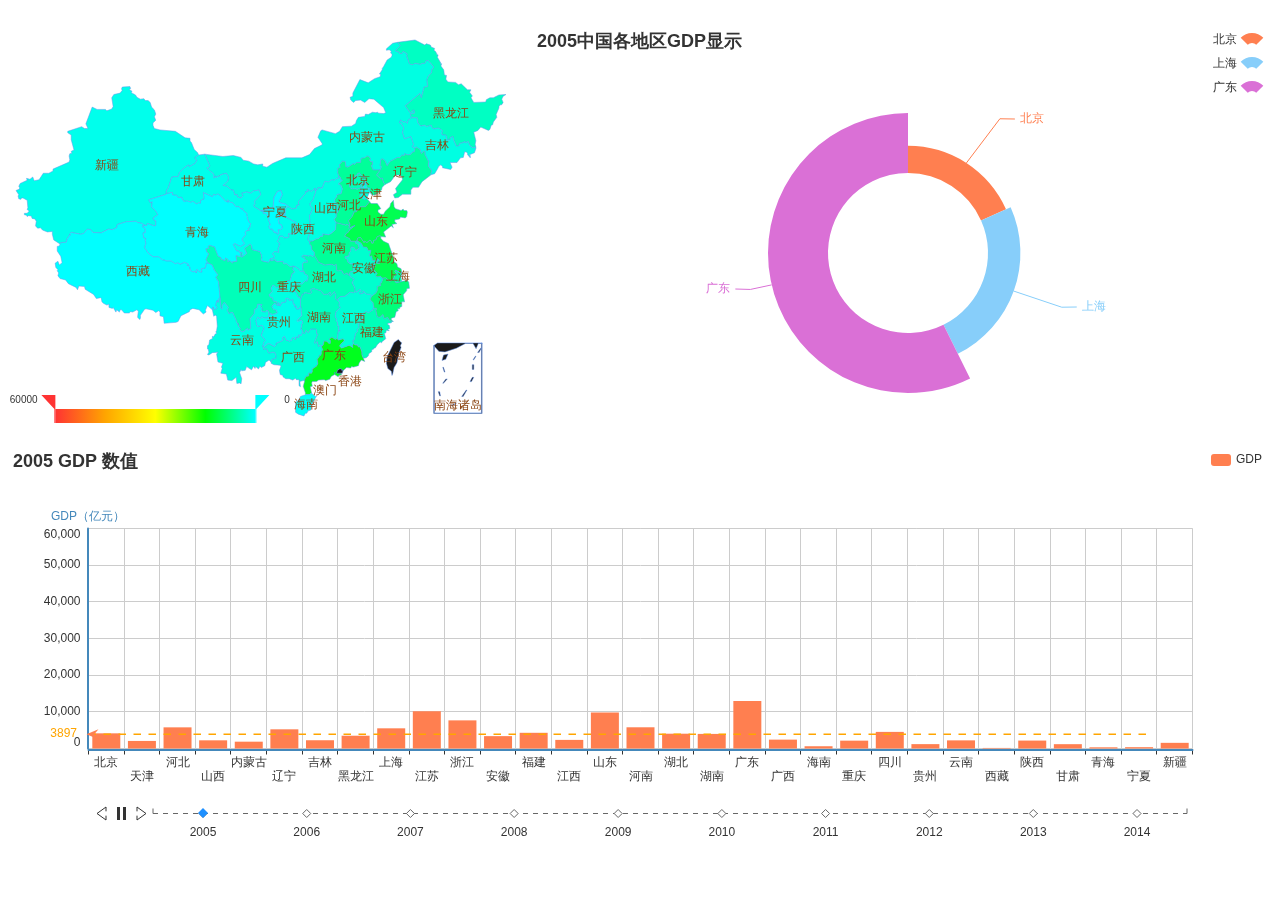
==== index.html @ c761191e "first try" ====
<!DOCTYPE html>
<head>
    <meta charset="utf-8">
    <title>中国省市GDP发展</title>
</head>
<body>
    <!-- 为ECharts准备一个具备大小（宽高）的Dom -->
    <div id="main1" style="height:20px"></div>
    <div id="chart0" style="height:400px"></div>
    <div id="lip" style="height:20px"></div>
    <div id="chart1" style="height:400px"></div>
    
    <!-- ECharts单文件引入 -->
    <script src="js/echarts.js"></script>
    <script src="js/dump.js"></script>
    <script src="js/d3.js"></script>
    <script type="text/javascript">
        var str;
        d3.json("data/GDP1.json",function(error,root){
            if(error) return console.error(error);
            dataGDP = root;
        });
    </script>
    
    <script type="text/javascript">
        // 路径配置
        require.config({
            paths: {
                echarts: "js"
            }
        });
        
        // 使用
        require(
            [
                'echarts',
                'echarts/chart/bar', // 使用柱状图就加载bar模块，按需加载
                'echarts/chart/map',
                'echarts/chart/pie'
            ],
            function (ec) {
                // 基于准备好的dom，初始化echarts图表
                var myChart = ec.init(document.getElementById('chart0'));
                option = {
                    //backgroundColor: '#1b1b1b',
                    color: [
                        '#ff7f50', '#87cefa', '#da70d6', '#32cd32', '#6495ed',
                        '#ff69b4', '#ba55d3', '#cd5c5c', '#ffa500', '#40e0d0',
                        '#1e90ff', '#ff6347', '#7b68ee', '#00fa9a', '#ffd700',
                        '#6b8e23', '#ff00ff', '#3cb371', '#b8860b', '#30e0e0'
                    ],
                    title : {
                        text: '2005中国各地区GDP显示',
                        x:'center',
                    },
                    tooltip : {
                        trigger: 'item',
                        formatter: '{b}:GDP={c}亿元'
                    },
                    legend: {
                        orient: 'vertical',
                        x:'right',
                        data:['北京','上海','广东'],
                        selectedMode: 'multiple',

                    },
                    toolbox: {
                        show : false,
                        orient : 'vertical',
                        x: 'right',
                        y: 'center',
                        feature : {
                            mark : {show: false},
                            dataView : {show: true, readOnly: true},
                            restore : {show: true},
                            saveAsImage : {show: true}
                        }
                    },
                    dataRange: {
                        min : 0,
                        max : 60000,
                        orient: 'horizontal',
                        calculable : true,
                        color: ['#ff3333', 'orange', 'yellow','lime','aqua'],
                    },
                    series : [
                        {
                            name: '全国地区数据',
                            type: 'map',
                            mapType: 'china',
                            //center: [0, 225],
                            mapLocation:{x:"left",y:'center'},
                            selectedMode : 'multiple',
                            itemStyle:{
                                normal:{
                                    label:{show:true},
                                    borderColor:'rgba(100,149,237,1)',
                                    borderWidth:0.5,
                                    areaStyle:{
                                        color: '#1b1b1b'
                                    }
                                }
                            },
                            data:dataGDP[2005],
                        },
                        {
                            name:'全国GDP对比',
                            type:'pie',
                            tooltip: {
                                trigger: 'item',
                                formatter: "{a} <br/>{b} : {c} ({d}%)"
                            },
                            center: [900, 225],
                            roseType:"radius",
                            radius: ['40%', '70%'],
                            legendHoverLink:true,
                            itemStyle : {
                                normal : {
                                    label : {
                                        show : true
                                    },
                                    labelLine : {
                                        show : true
                                    }
                                },
                                emphasis : {
                                    label : {
                                        show : true,
                                        position : 'center',
                                        textStyle : {
                                            fontSize : '30',
                                            fontWeight : 'bold'
                                        }
                                    }
                                }
                            },
                            data:[]
                        }
                    ],
                    animation: true
                };
                // 为echarts对象加载数据
                myChart.setOption(option);
                var ecConfig = require('echarts/config');
                myChart.on(ecConfig.EVENT.MAP_SELECTED, function (param) {
                    //dump(param.selected);
                    var selected = param.selected;
                    var mapSeries = option.series[0];
                    var data = [];
                    var legendData = [];
                    var name;

                    for (var p = 0, len = mapSeries.data.length; p < len; p++) {
                        name = mapSeries.data[p].name;
                        if (selected[name]) {
                            data.push({
                                name: name,
                                value: mapSeries.data[p].value
                            });
                            legendData.push(name);
                        }
                    }
                    option.legend.data = legendData;
                    option.series[1].data = data;
                    myChart.setOption(option, true);
                });

//=================================================
                var myChart1 = ec.init(document.getElementById('chart1'));
                option2 = {
                    timeline:{
                        data:[
                            '2005-01-01','2006-01-01','2007-01-01','2008-01-01','2009-01-01',
                            '2010-01-01','2011-01-01','2012-01-01','2013-01-01','2014-01-01'
                        ],
                        label : {
                            formatter : function(s) {
                                return s.slice(0, 4);
                            }
                        },
                        autoPlay : true,
                        playInterval : 1000
                    },
                    options:[
                        {
                            title : {
                                'text':'2005 GDP 数值',
                                x:'left',
                                textStyle : {
                                }
                            },
                            tooltip : {'trigger':'axis'},
                            legend : {
                                x:'right',
                                'data':['GDP'],
                            },
                            toolbox : {
                                'show':false,
                                orient : 'vertical',
                                x: 'right',
                                y: 'center',
                                'feature':{
                                    'mark':{'show':true},
                                }
                            },
                            calculable : true,
                            grid : {'y':80,'y2':100},
                            xAxis : [{
                                'type':'category',
                                'axisLabel':{'interval':0},
                                'data':[
                                    '北京','\n天津','河北','\n山西','内蒙古','\n辽宁','吉林','\n黑龙江',
                                    '上海','\n江苏','浙江','\n安徽','福建','\n江西','山东','\n河南',
                                    '湖北','\n湖南','广东','\n广西','海南','\n重庆','四川','\n贵州',
                                    '云南','\n西藏','陕西','\n甘肃','青海','\n宁夏','新疆'
                                ]
                            }],
                            yAxis : [
                                {
                                    'type':'value',
                                    'name':'GDP（亿元）',
                                    'max':60000
                                },
                            ],
                            series : [
                                {
                                    'name':'GDP',
                                    'type':'bar',
                                    'markLine':{
                                        symbol : ['arrow','none'],
                                        symbolSize : [4, 2],
                                        itemStyle : {
                                            normal: {
                                                lineStyle: {color:'orange'},
                                                barBorderColor:'orange',
                                                label:{
                                                    position:'left',
                                                    formatter:function(a,b,c){return Math.round(c)},
                                                    textStyle:{color:'orange'}
                                                }
                                            }
                                        },
                                        'data':[{'type':'average','name':'平均值'}]
                                    },
                                    'data': dataGDP['2005']
                                },
                            ]
                        },
                        {
                            title : {'text':'2006 GDP 数值'},
                            series : [
                                {'data': dataGDP['2006']},
                            ]
                        },
                        {
                            title : {'text':'2007 GDP 数值'},
                            series : [
                                {'data': dataGDP['2007']},
                            ]
                        },
                        {
                            title : {'text':'2008 GDP 数值'},
                            series : [
                                {'data': dataGDP['2008']},
                            ]
                        },
                        {
                            title : {'text':'2009 GDP 数值'},
                            series : [
                                {'data': dataGDP['2009']},
                            ]
                        },
                        {
                            title : {'text':'2010 GDP 数值'},
                            series : [
                                {'data': dataGDP['2010']},
                            ]
                        },
                        {
                            title : {'text':'2011 GDP 数值'},
                            series : [
                                {'data': dataGDP['2011']},
                            ]
                        },
                        {
                            title : {'text':'2012 GDP 数值'},
                            series : [
                                {'data': dataGDP['2012']},
                            ]
                        },
                        {
                            title : {'text':'2013 GDP 数值'},
                            series : [
                                {'data': dataGDP['2013']},
                            ]
                        },
                        {
                            title : {'text':'2014 GDP 数值'},
                            series : [
                                {'data': dataGDP['2014']},
                            ]
                        }
                    ]
                };
                myChart1.setOption(option2);
                //dump(dataGDP);
                myChart1.on(ecConfig.EVENT.TIMELINE_CHANGED, function (param) {
                    ////dump(param.currentIndex+2005);
                    var this_year = param.currentIndex+2005;  
                    var selected = option.legend.data;
                    var data = [];
                    for (var p = 0, len = selected.length; p < len; p++) {
                        var name = selected[p];
                        for (var i = 0;i<dataGDP[this_year].length;i++){
                            if (dataGDP[this_year][i].name == name){
                                
                                data.push({
                                    name: name,
                                    value: dataGDP[this_year][i].value
                                });
                            }
                        }
                        ////dump(data);
                    }
                    
                    option.title.text = this_year+"中国各地区GDP显示";
                    option.series[0].data = dataGDP[this_year];
                    option.series[1].data = data;
                    myChart.setOption(option, true);
                    myChart.setOption(option,true);
                });
            }
        );
    </script>
</body>
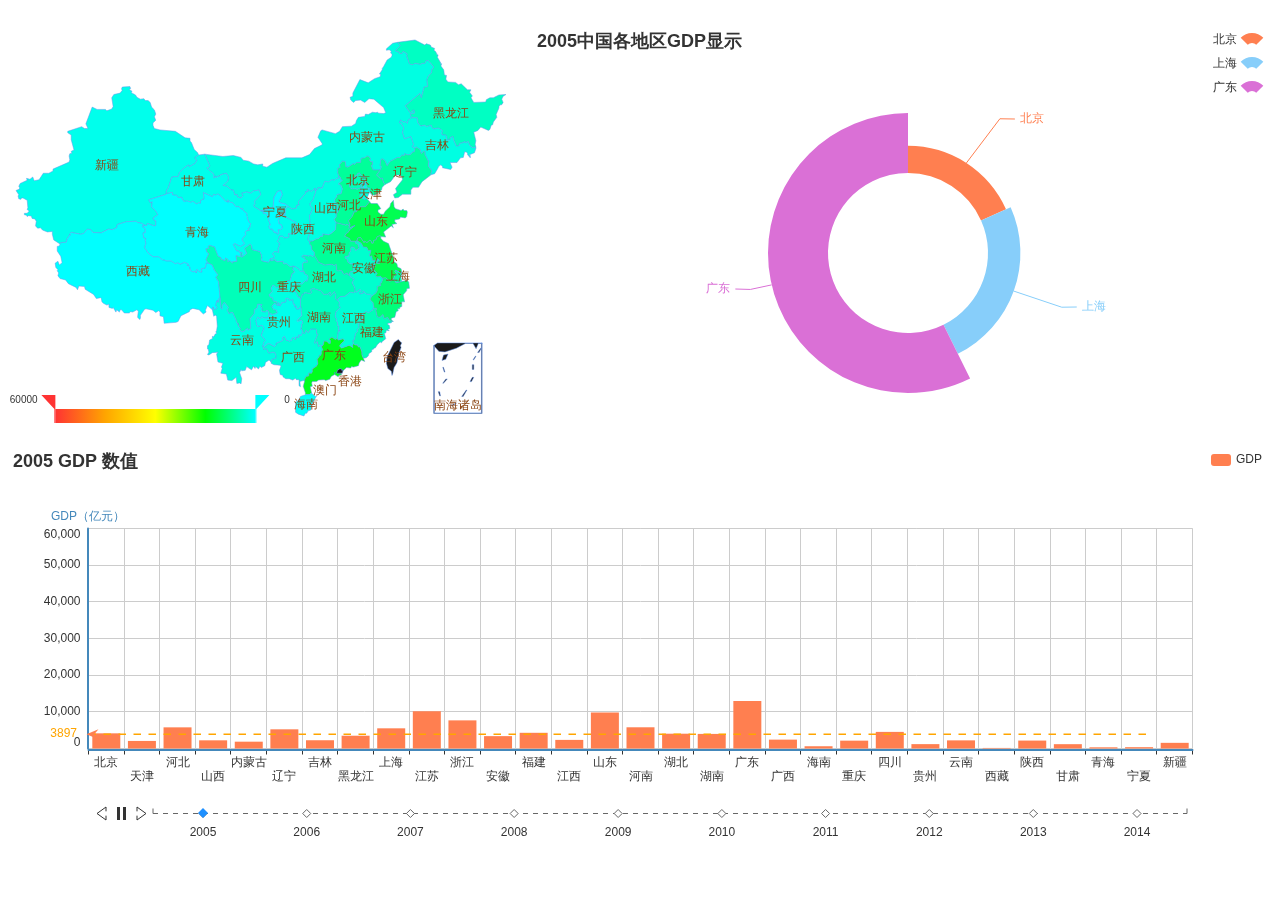
==== commit eb57ceba: "check for dns" ====
--- a/index.html
+++ b/index.html
@@ -1,7 +1,7 @@
 <!DOCTYPE html>
 <head>
     <meta charset="utf-8">
-    <title>中国省市GDP发展</title>
+    <title>mumu</title>
 </head>
 <body>
     <!-- 为ECharts准备一个具备大小（宽高）的Dom -->
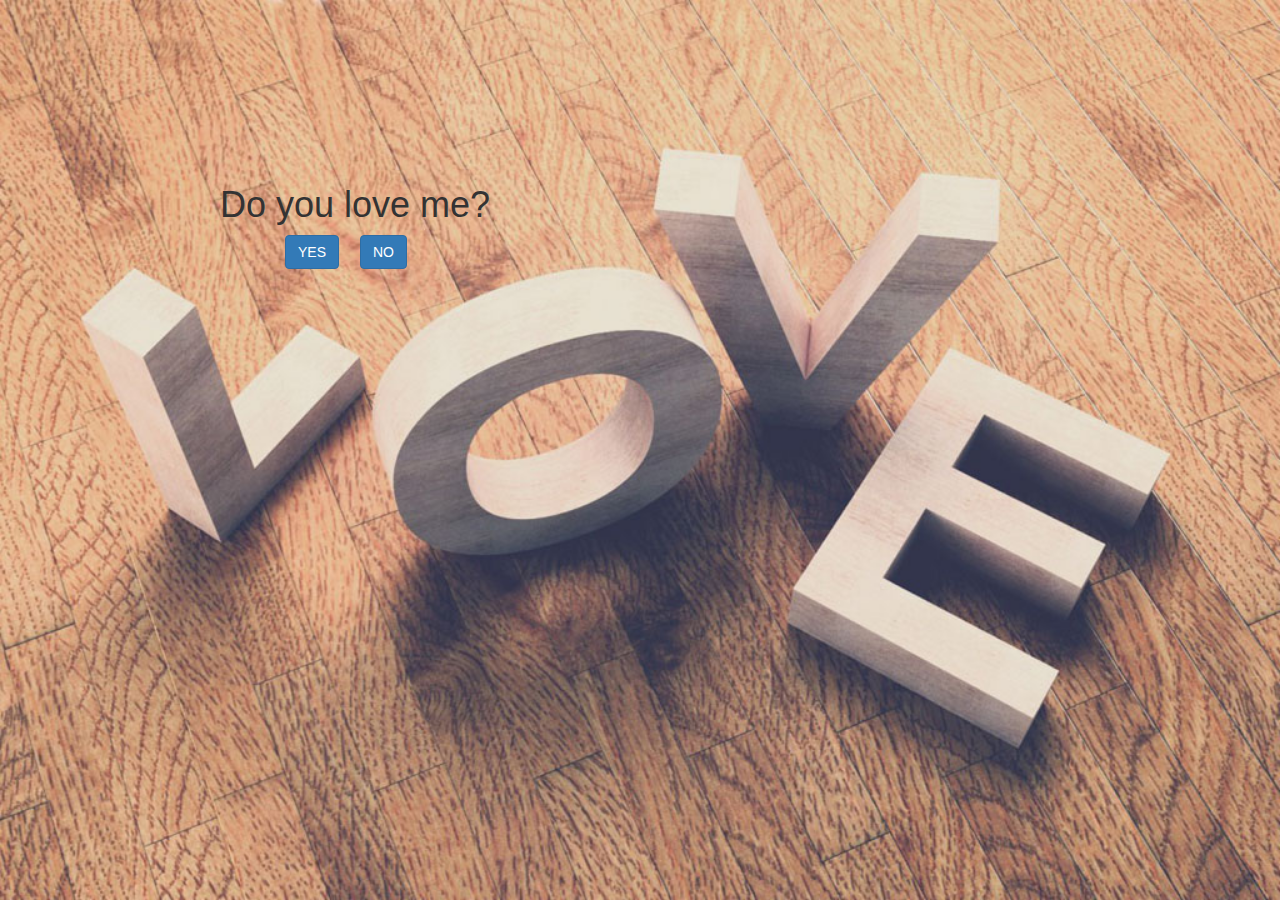
==== commit 4bb3f8c0: "最初设想" ====
--- a/index.html
+++ b/index.html
@@ -1,335 +1,89 @@
-<!DOCTYPE html>
-<head>
-    <meta charset="utf-8">
-    <title>mumu</title>
-</head>
-<body>
-    <!-- 为ECharts准备一个具备大小（宽高）的Dom -->
-    <div id="main1" style="height:20px"></div>
-    <div id="chart0" style="height:400px"></div>
-    <div id="lip" style="height:20px"></div>
-    <div id="chart1" style="height:400px"></div>
-    
-    <!-- ECharts单文件引入 -->
-    <script src="js/echarts.js"></script>
-    <script src="js/dump.js"></script>
-    <script src="js/d3.js"></script>
-    <script type="text/javascript">
-        var str;
-        d3.json("data/GDP1.json",function(error,root){
-            if(error) return console.error(error);
-            dataGDP = root;
-        });
-    </script>
-    
-    <script type="text/javascript">
-        // 路径配置
-        require.config({
-            paths: {
-                echarts: "js"
-            }
-        });
-        
-        // 使用
-        require(
-            [
-                'echarts',
-                'echarts/chart/bar', // 使用柱状图就加载bar模块，按需加载
-                'echarts/chart/map',
-                'echarts/chart/pie'
-            ],
-            function (ec) {
-                // 基于准备好的dom，初始化echarts图表
-                var myChart = ec.init(document.getElementById('chart0'));
-                option = {
-                    //backgroundColor: '#1b1b1b',
-                    color: [
-                        '#ff7f50', '#87cefa', '#da70d6', '#32cd32', '#6495ed',
-                        '#ff69b4', '#ba55d3', '#cd5c5c', '#ffa500', '#40e0d0',
-                        '#1e90ff', '#ff6347', '#7b68ee', '#00fa9a', '#ffd700',
-                        '#6b8e23', '#ff00ff', '#3cb371', '#b8860b', '#30e0e0'
-                    ],
-                    title : {
-                        text: '2005中国各地区GDP显示',
-                        x:'center',
-                    },
-                    tooltip : {
-                        trigger: 'item',
-                        formatter: '{b}:GDP={c}亿元'
-                    },
-                    legend: {
-                        orient: 'vertical',
-                        x:'right',
-                        data:['北京','上海','广东'],
-                        selectedMode: 'multiple',
 
-                    },
-                    toolbox: {
-                        show : false,
-                        orient : 'vertical',
-                        x: 'right',
-                        y: 'center',
-                        feature : {
-                            mark : {show: false},
-                            dataView : {show: true, readOnly: true},
-                            restore : {show: true},
-                            saveAsImage : {show: true}
-                        }
-                    },
-                    dataRange: {
-                        min : 0,
-                        max : 60000,
-                        orient: 'horizontal',
-                        calculable : true,
-                        color: ['#ff3333', 'orange', 'yellow','lime','aqua'],
-                    },
-                    series : [
-                        {
-                            name: '全国地区数据',
-                            type: 'map',
-                            mapType: 'china',
-                            //center: [0, 225],
-                            mapLocation:{x:"left",y:'center'},
-                            selectedMode : 'multiple',
-                            itemStyle:{
-                                normal:{
-                                    label:{show:true},
-                                    borderColor:'rgba(100,149,237,1)',
-                                    borderWidth:0.5,
-                                    areaStyle:{
-                                        color: '#1b1b1b'
-                                    }
-                                }
-                            },
-                            data:dataGDP[2005],
-                        },
-                        {
-                            name:'全国GDP对比',
-                            type:'pie',
-                            tooltip: {
-                                trigger: 'item',
-                                formatter: "{a} <br/>{b} : {c} ({d}%)"
-                            },
-                            center: [900, 225],
-                            roseType:"radius",
-                            radius: ['40%', '70%'],
-                            legendHoverLink:true,
-                            itemStyle : {
-                                normal : {
-                                    label : {
-                                        show : true
-                                    },
-                                    labelLine : {
-                                        show : true
-                                    }
-                                },
-                                emphasis : {
-                                    label : {
-                                        show : true,
-                                        position : 'center',
-                                        textStyle : {
-                                            fontSize : '30',
-                                            fontWeight : 'bold'
-                                        }
-                                    }
-                                }
-                            },
-                            data:[]
-                        }
-                    ],
-                    animation: true
-                };
-                // 为echarts对象加载数据
-                myChart.setOption(option);
-                var ecConfig = require('echarts/config');
-                myChart.on(ecConfig.EVENT.MAP_SELECTED, function (param) {
-                    //dump(param.selected);
-                    var selected = param.selected;
-                    var mapSeries = option.series[0];
-                    var data = [];
-                    var legendData = [];
-                    var name;
 
-                    for (var p = 0, len = mapSeries.data.length; p < len; p++) {
-                        name = mapSeries.data[p].name;
-                        if (selected[name]) {
-                            data.push({
-                                name: name,
-                                value: mapSeries.data[p].value
-                            });
-                            legendData.push(name);
-                        }
-                    }
-                    option.legend.data = legendData;
-                    option.series[1].data = data;
-                    myChart.setOption(option, true);
-                });
+<html>
 
-//=================================================
-                var myChart1 = ec.init(document.getElementById('chart1'));
-                option2 = {
-                    timeline:{
-                        data:[
-                            '2005-01-01','2006-01-01','2007-01-01','2008-01-01','2009-01-01',
-                            '2010-01-01','2011-01-01','2012-01-01','2013-01-01','2014-01-01'
-                        ],
-                        label : {
-                            formatter : function(s) {
-                                return s.slice(0, 4);
-                            }
-                        },
-                        autoPlay : true,
-                        playInterval : 1000
-                    },
-                    options:[
-                        {
-                            title : {
-                                'text':'2005 GDP 数值',
-                                x:'left',
-                                textStyle : {
-                                }
-                            },
-                            tooltip : {'trigger':'axis'},
-                            legend : {
-                                x:'right',
-                                'data':['GDP'],
-                            },
-                            toolbox : {
-                                'show':false,
-                                orient : 'vertical',
-                                x: 'right',
-                                y: 'center',
-                                'feature':{
-                                    'mark':{'show':true},
-                                }
-                            },
-                            calculable : true,
-                            grid : {'y':80,'y2':100},
-                            xAxis : [{
-                                'type':'category',
-                                'axisLabel':{'interval':0},
-                                'data':[
-                                    '北京','\n天津','河北','\n山西','内蒙古','\n辽宁','吉林','\n黑龙江',
-                                    '上海','\n江苏','浙江','\n安徽','福建','\n江西','山东','\n河南',
-                                    '湖北','\n湖南','广东','\n广西','海南','\n重庆','四川','\n贵州',
-                                    '云南','\n西藏','陕西','\n甘肃','青海','\n宁夏','新疆'
-                                ]
-                            }],
-                            yAxis : [
-                                {
-                                    'type':'value',
-                                    'name':'GDP（亿元）',
-                                    'max':60000
-                                },
-                            ],
-                            series : [
-                                {
-                                    'name':'GDP',
-                                    'type':'bar',
-                                    'markLine':{
-                                        symbol : ['arrow','none'],
-                                        symbolSize : [4, 2],
-                                        itemStyle : {
-                                            normal: {
-                                                lineStyle: {color:'orange'},
-                                                barBorderColor:'orange',
-                                                label:{
-                                                    position:'left',
-                                                    formatter:function(a,b,c){return Math.round(c)},
-                                                    textStyle:{color:'orange'}
-                                                }
-                                            }
-                                        },
-                                        'data':[{'type':'average','name':'平均值'}]
-                                    },
-                                    'data': dataGDP['2005']
-                                },
-                            ]
-                        },
-                        {
-                            title : {'text':'2006 GDP 数值'},
-                            series : [
-                                {'data': dataGDP['2006']},
-                            ]
-                        },
-                        {
-                            title : {'text':'2007 GDP 数值'},
-                            series : [
-                                {'data': dataGDP['2007']},
-                            ]
-                        },
-                        {
-                            title : {'text':'2008 GDP 数值'},
-                            series : [
-                                {'data': dataGDP['2008']},
-                            ]
-                        },
-                        {
-                            title : {'text':'2009 GDP 数值'},
-                            series : [
-                                {'data': dataGDP['2009']},
-                            ]
-                        },
-                        {
-                            title : {'text':'2010 GDP 数值'},
-                            series : [
-                                {'data': dataGDP['2010']},
-                            ]
-                        },
-                        {
-                            title : {'text':'2011 GDP 数值'},
-                            series : [
-                                {'data': dataGDP['2011']},
-                            ]
-                        },
-                        {
-                            title : {'text':'2012 GDP 数值'},
-                            series : [
-                                {'data': dataGDP['2012']},
-                            ]
-                        },
-                        {
-                            title : {'text':'2013 GDP 数值'},
-                            series : [
-                                {'data': dataGDP['2013']},
-                            ]
-                        },
-                        {
-                            title : {'text':'2014 GDP 数值'},
-                            series : [
-                                {'data': dataGDP['2014']},
-                            ]
-                        }
-                    ]
-                };
-                myChart1.setOption(option2);
-                //dump(dataGDP);
-                myChart1.on(ecConfig.EVENT.TIMELINE_CHANGED, function (param) {
-                    ////dump(param.currentIndex+2005);
-                    var this_year = param.currentIndex+2005;  
-                    var selected = option.legend.data;
-                    var data = [];
-                    for (var p = 0, len = selected.length; p < len; p++) {
-                        var name = selected[p];
-                        for (var i = 0;i<dataGDP[this_year].length;i++){
-                            if (dataGDP[this_year][i].name == name){
-                                
-                                data.push({
-                                    name: name,
-                                    value: dataGDP[this_year][i].value
-                                });
-                            }
-                        }
-                        ////dump(data);
-                    }
-                    
-                    option.title.text = this_year+"中国各地区GDP显示";
-                    option.series[0].data = dataGDP[this_year];
-                    option.series[1].data = data;
-                    myChart.setOption(option, true);
-                    myChart.setOption(option,true);
-                });
-            }
-        );
-    </script>
-</body>+	<head>
+		<title>You must love me</title>
+		<meta http-equiv="content-type" content="text/html; charset=utf-8" />
+		<meta name="author" content="http://www.javascriptbank.com" />
+		<meta name="distribution" content="Global" />
+		<meta name="copyright" content="JavaScriptBank.com" />
+		<!--bootstrap makes the button & text look pretty-->
+		<link rel="stylesheet" href="https://maxcdn.bootstrapcdn.com/bootstrap/3.3.2/css/bootstrap.min.css">
+
+		<!-- JS for moving around the button and making the pop-up when clicked-->
+		<script type="text/javascript">
+			// have a pop-up window that says "Yes. You are right" when the "YES" button is clicked
+			function agreeWithHer() {
+				document.getElementById("header1").innerHTML = "Yes. You are Right."
+				alert("I love you too!"); 
+				window.location.href = "loveyou/index.html";
+			};
+
+			var runNow = 1;
+			//Math.random will choose a totally random x & y coordinate for the "NO" button if the user hovers over it
+			function runAway() {
+				if(runNow==1) {
+					NoButton.style.top= Math.random() * 300+"px"
+					NoButton.style.left= Math.random() * 300+"px"
+					document.getElementById("header1").innerHTML = "Haha! You must have been joking"
+					runNow=2
+				}
+				else if(runNow==2) {
+					NoButton.style.top= Math.random() * 300+"px"
+					NoButton.style.left= Math.random() * 300+"px"
+					document.getElementById("header1").innerHTML = "Are you serious? How could you not love me?"
+					runNow=3
+				}
+				else if(runNow==3) {
+					NoButton.style.top= Math.random() * 200+"px"
+					NoButton.style.left= Math.random() * 500+"px"
+					document.getElementById("header1").innerHTML = "This is your last chance!"
+					runNow=4
+				}
+			};
+
+			function howDidYouDoThat() {
+				document.getElementById("header1").innerHTML = "You're CRAZY. Come back when you love me";
+			};
+		</script>
+
+		<!--CSS to give us a background image-->
+		<style type="text/css">
+			body {
+				background: url('images/pic_1.jpg');
+				background-size: 100%;
+				background-repeat: no-repeat;
+			}
+
+			h1 {
+				position:absolute; 
+				left:220px; 
+				top:165px; 
+				width:auto; 
+				height:210px;
+			}
+
+			#YesButton {
+				position:absolute; 
+				left:285px; 
+				top:235px; 
+			}
+
+			#NoButton {
+				position:absolute; 
+				left:360px; 
+				top:235px; 
+			}
+		</style>
+	</head>
+	<body>
+		<h1 id="header1">Do you love me?</h1>
+		<div id="YesButton">
+			<input type="button" class="btn btn-primary btn-large" value="YES" onclick="agreeWithHer()" />
+		</div>
+		<div id="NoButton">
+			<input type="button" class="btn btn-primary btn-large" value="NO" onmouseover="runAway()" onclick="howDidYouDoThat()" />
+		</div>
+	</body>
+</html>